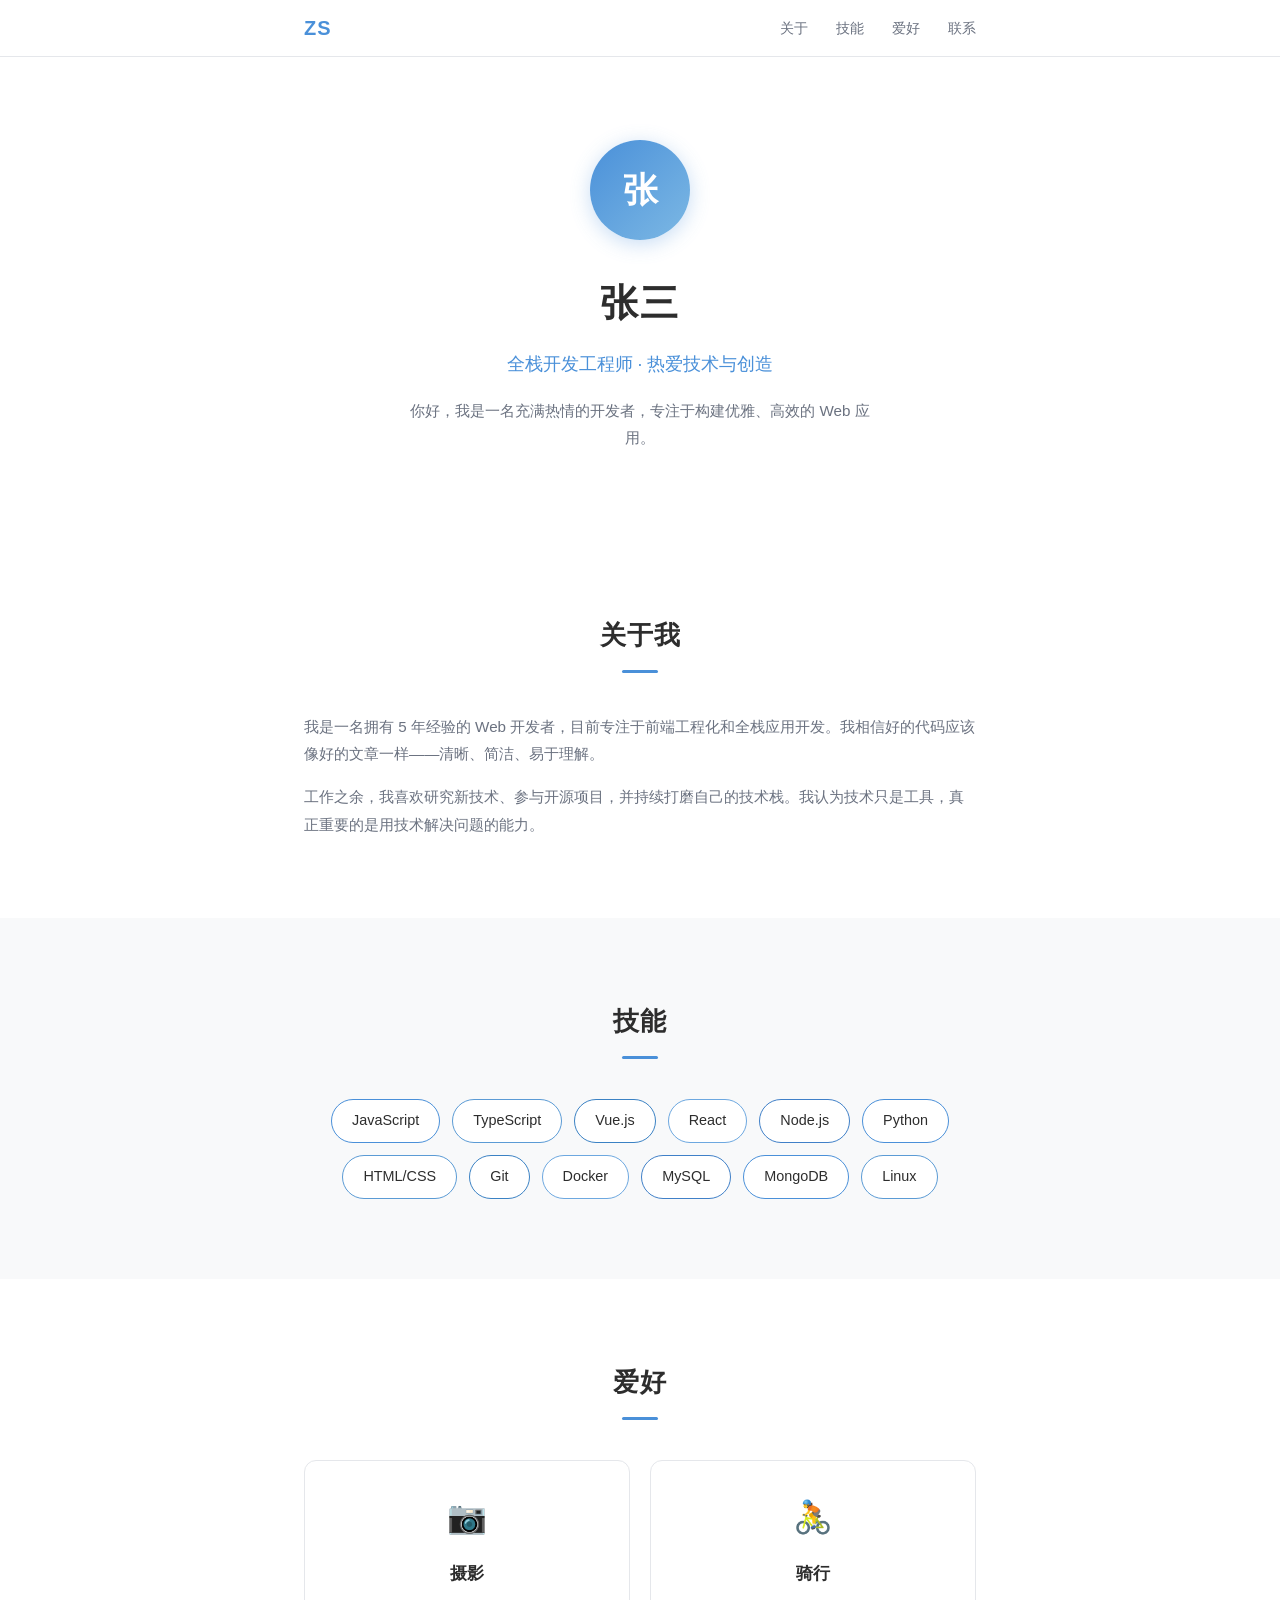
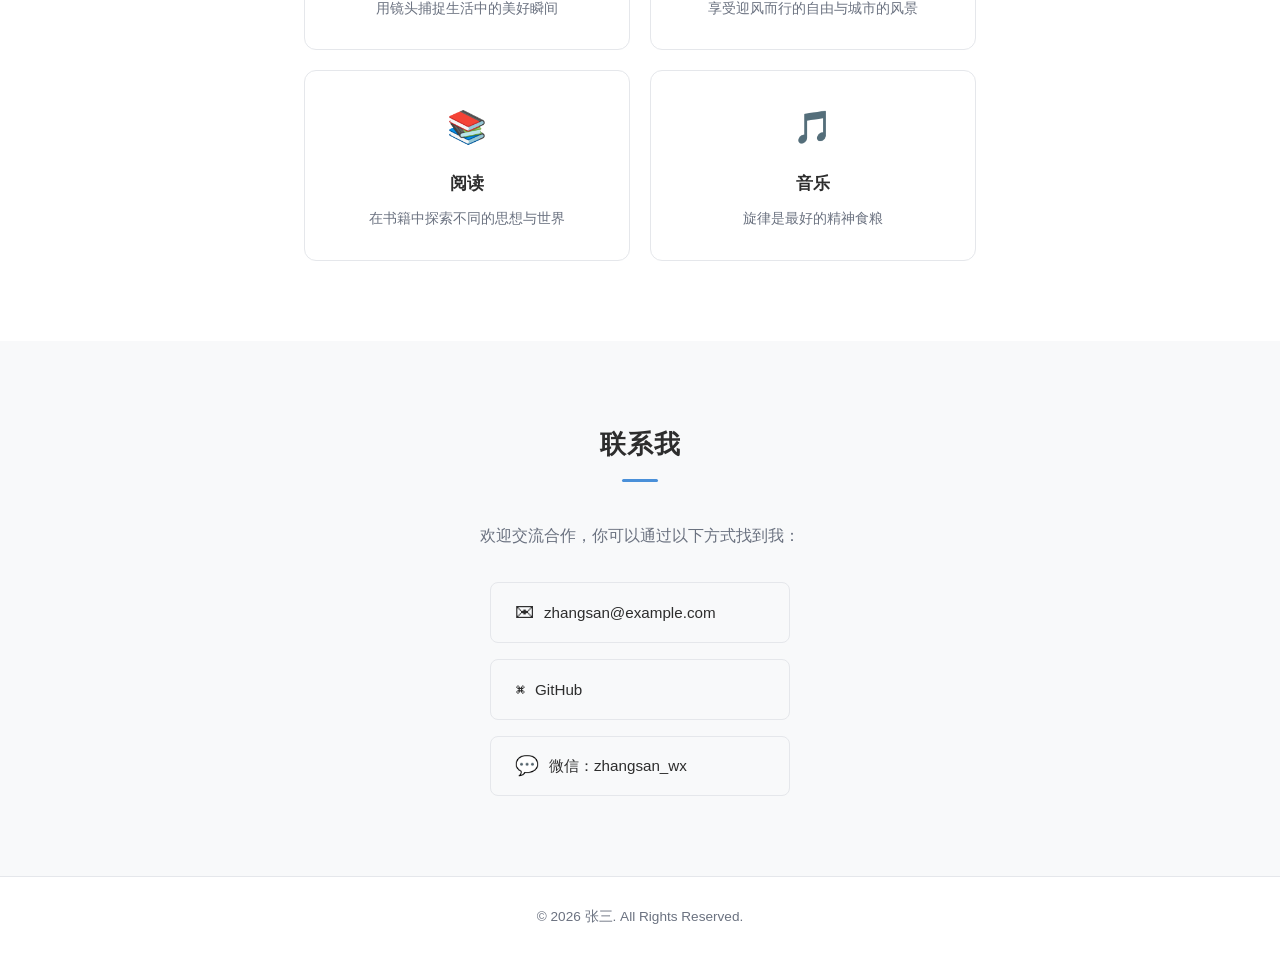
==== index.html @ 852cf587 "personal website - initial commit Co-Authored-By: Claude Opus 4.7 <noreply@anthropic.com>" ====
<!DOCTYPE html>
<html lang="zh-CN">
<head>
  <meta charset="UTF-8">
  <meta name="viewport" content="width=device-width, initial-scale=1.0">
  <title>张三 — 个人主页</title>
  <link rel="stylesheet" href="css/style.css">
</head>
<body>

  <!-- 导航栏 -->
  <nav class="navbar">
    <div class="container">
      <a href="#home" class="nav-logo">ZS</a>
      <ul class="nav-links">
        <li><a href="#about">关于</a></li>
        <li><a href="#skills">技能</a></li>
        <li><a href="#hobbies">爱好</a></li>
        <li><a href="#contact">联系</a></li>
      </ul>
    </div>
  </nav>

  <!-- Hero 头部 -->
  <header id="home" class="hero">
    <div class="container">
      <div class="hero-avatar">
        <!-- 替换为你的头像: <img src="images/avatar.jpg" alt="张三"> -->
        <div class="avatar-placeholder">张</div>
      </div>
      <h1 class="hero-name">张三</h1>
      <p class="hero-tagline">全栈开发工程师 · 热爱技术与创造</p>
      <p class="hero-bio">你好，我是一名充满热情的开发者，专注于构建优雅、高效的 Web 应用。</p>
    </div>
  </header>

  <!-- 关于我 -->
  <section id="about" class="section">
    <div class="container">
      <h2 class="section-title">关于我</h2>
      <div class="about-content">
        <p>我是一名拥有 5 年经验的 Web 开发者，目前专注于前端工程化和全栈应用开发。我相信好的代码应该像好的文章一样——清晰、简洁、易于理解。</p>
        <p>工作之余，我喜欢研究新技术、参与开源项目，并持续打磨自己的技术栈。我认为技术只是工具，真正重要的是用技术解决问题的能力。</p>
      </div>
    </div>
  </section>

  <!-- 技能展示 -->
  <section id="skills" class="section section-alt">
    <div class="container">
      <h2 class="section-title">技能</h2>
      <div class="skills-cloud">
        <span class="skill-tag">JavaScript</span>
        <span class="skill-tag">TypeScript</span>
        <span class="skill-tag">Vue.js</span>
        <span class="skill-tag">React</span>
        <span class="skill-tag">Node.js</span>
        <span class="skill-tag">Python</span>
        <span class="skill-tag">HTML/CSS</span>
        <span class="skill-tag">Git</span>
        <span class="skill-tag">Docker</span>
        <span class="skill-tag">MySQL</span>
        <span class="skill-tag">MongoDB</span>
        <span class="skill-tag">Linux</span>
      </div>
    </div>
  </section>

  <!-- 个人爱好 -->
  <section id="hobbies" class="section">
    <div class="container">
      <h2 class="section-title">爱好</h2>
      <div class="hobbies-grid">
        <div class="hobby-card">
          <div class="hobby-icon">📷</div>
          <h3>摄影</h3>
          <p>用镜头捕捉生活中的美好瞬间</p>
        </div>
        <div class="hobby-card">
          <div class="hobby-icon">🚴</div>
          <h3>骑行</h3>
          <p>享受迎风而行的自由与城市的风景</p>
        </div>
        <div class="hobby-card">
          <div class="hobby-icon">📚</div>
          <h3>阅读</h3>
          <p>在书籍中探索不同的思想与世界</p>
        </div>
        <div class="hobby-card">
          <div class="hobby-icon">🎵</div>
          <h3>音乐</h3>
          <p>旋律是最好的精神食粮</p>
        </div>
      </div>
    </div>
  </section>

  <!-- 联系方式 -->
  <section id="contact" class="section section-alt">
    <div class="container">
      <h2 class="section-title">联系我</h2>
      <p class="contact-intro">欢迎交流合作，你可以通过以下方式找到我：</p>
      <div class="contact-links">
        <a href="mailto:zhangsan@example.com" class="contact-link">
          <span class="contact-icon">✉</span>
          <span>zhangsan@example.com</span>
        </a>
        <a href="https://github.com/zhangsan" target="_blank" rel="noopener" class="contact-link">
          <span class="contact-icon">⌘</span>
          <span>GitHub</span>
        </a>
        <a href="#" class="contact-link">
          <span class="contact-icon">💬</span>
          <span>微信：zhangsan_wx</span>
        </a>
      </div>
    </div>
  </section>

  <!-- 页脚 -->
  <footer class="footer">
    <div class="container">
      <p>&copy; 2026 张三. All Rights Reserved.</p>
    </div>
  </footer>

  <script src="js/main.js"></script>
</body>
</html>
---- css/style.css ----
/* === 基础重置 === */
*, *::before, *::after {
  margin: 0;
  padding: 0;
  box-sizing: border-box;
}

:root {
  --color-bg: #ffffff;
  --color-bg-alt: #f8f9fa;
  --color-text: #2d2d2d;
  --color-text-light: #6b7280;
  --color-accent: #4a90d9;
  --color-accent-hover: #357abd;
  --color-border: #e5e7eb;
  --font-stack: -apple-system, BlinkMacSystemFont, "Segoe UI", "PingFang SC",
                "Hiragino Sans GB", "Microsoft YaHei", "Helvetica Neue",
                Helvetica, Arial, sans-serif;
  --max-width: 720px;
  --transition: 0.3s ease;
}

html {
  scroll-behavior: smooth;
  font-size: 16px;
}

body {
  font-family: var(--font-stack);
  color: var(--color-text);
  background: var(--color-bg);
  line-height: 1.8;
  -webkit-font-smoothing: antialiased;
}

.container {
  max-width: var(--max-width);
  margin: 0 auto;
  padding: 0 24px;
}

/* === 导航栏 === */
.navbar {
  position: fixed;
  top: 0;
  left: 0;
  right: 0;
  z-index: 100;
  background: rgba(255, 255, 255, 0.92);
  backdrop-filter: blur(12px);
  border-bottom: 1px solid var(--color-border);
}

.navbar .container {
  display: flex;
  justify-content: space-between;
  align-items: center;
  height: 56px;
}

.nav-logo {
  font-size: 1.25rem;
  font-weight: 700;
  color: var(--color-accent);
  text-decoration: none;
  letter-spacing: 1px;
}

.nav-links {
  list-style: none;
  display: flex;
  gap: 28px;
}

.nav-links a {
  text-decoration: none;
  color: var(--color-text-light);
  font-size: 0.9rem;
  transition: color var(--transition);
}

.nav-links a:hover {
  color: var(--color-accent);
}

/* === Hero === */
.hero {
  padding: 140px 0 80px;
  text-align: center;
}

.hero-avatar {
  margin-bottom: 28px;
}

.avatar-placeholder {
  width: 100px;
  height: 100px;
  border-radius: 50%;
  background: linear-gradient(135deg, var(--color-accent), #7cb8e4);
  color: #fff;
  font-size: 2.2rem;
  font-weight: 600;
  display: flex;
  align-items: center;
  justify-content: center;
  margin: 0 auto;
  box-shadow: 0 4px 20px rgba(74, 144, 217, 0.3);
}

.hero-avatar img {
  width: 100px;
  height: 100px;
  border-radius: 50%;
  object-fit: cover;
  box-shadow: 0 4px 20px rgba(0, 0, 0, 0.1);
}

.hero-name {
  font-size: 2.4rem;
  font-weight: 700;
  letter-spacing: 2px;
  margin-bottom: 12px;
}

.hero-tagline {
  font-size: 1.1rem;
  color: var(--color-accent);
  font-weight: 500;
  margin-bottom: 16px;
}

.hero-bio {
  font-size: 0.95rem;
  color: var(--color-text-light);
  max-width: 480px;
  margin: 0 auto;
}

/* === 通用区段 === */
.section {
  padding: 80px 0;
}

.section-alt {
  background: var(--color-bg-alt);
}

.section-title {
  font-size: 1.6rem;
  font-weight: 700;
  text-align: center;
  margin-bottom: 40px;
  letter-spacing: 1px;
  position: relative;
}

.section-title::after {
  content: "";
  display: block;
  width: 36px;
  height: 3px;
  background: var(--color-accent);
  margin: 12px auto 0;
  border-radius: 2px;
}

/* === 关于我 === */
.about-content p {
  color: var(--color-text-light);
  margin-bottom: 16px;
  font-size: 0.95rem;
}

.about-content p:last-child {
  margin-bottom: 0;
}

/* === 技能标签 === */
.skills-cloud {
  display: flex;
  flex-wrap: wrap;
  justify-content: center;
  gap: 12px;
}

.skill-tag {
  display: inline-block;
  padding: 8px 20px;
  background: var(--color-bg);
  border: 1px solid var(--color-border);
  border-radius: 24px;
  font-size: 0.9rem;
  color: var(--color-text);
  cursor: default;
  transition: all var(--transition);
}

.skill-tag:hover {
  color: var(--color-accent);
  border-color: var(--color-accent);
  transform: translateY(-2px);
  box-shadow: 0 4px 12px rgba(74, 144, 217, 0.15);
}

/* === 爱好卡片 === */
.hobbies-grid {
  display: grid;
  grid-template-columns: repeat(2, 1fr);
  gap: 20px;
}

.hobby-card {
  background: var(--color-bg);
  border: 1px solid var(--color-border);
  border-radius: 12px;
  padding: 28px 24px;
  text-align: center;
  transition: all var(--transition);
}

.hobby-card:hover {
  transform: translateY(-4px);
  box-shadow: 0 8px 24px rgba(0, 0, 0, 0.06);
}

.hobby-icon {
  font-size: 2rem;
  margin-bottom: 12px;
}

.hobby-card h3 {
  font-size: 1.05rem;
  font-weight: 600;
  margin-bottom: 8px;
}

.hobby-card p {
  font-size: 0.85rem;
  color: var(--color-text-light);
}

/* === 联系方式 === */
.contact-intro {
  text-align: center;
  color: var(--color-text-light);
  margin-bottom: 32px;
}

.contact-links {
  display: flex;
  flex-direction: column;
  align-items: center;
  gap: 16px;
}

.contact-link {
  display: flex;
  align-items: center;
  gap: 10px;
  text-decoration: none;
  color: var(--color-text);
  font-size: 0.95rem;
  padding: 12px 24px;
  border: 1px solid var(--color-border);
  border-radius: 8px;
  min-width: 300px;
  transition: all var(--transition);
}

.contact-link:hover {
  border-color: var(--color-accent);
  color: var(--color-accent);
  box-shadow: 0 2px 8px rgba(74, 144, 217, 0.1);
}

.contact-icon {
  font-size: 1.2rem;
}

/* === 页脚 === */
.footer {
  padding: 28px 0;
  text-align: center;
  border-top: 1px solid var(--color-border);
}

.footer p {
  font-size: 0.85rem;
  color: var(--color-text-light);
}

/* === 滚动渐入动画 === */
.fade-in {
  opacity: 0;
  transform: translateY(24px);
  transition: opacity 0.6s ease, transform 0.6s ease;
}

.fade-in.visible {
  opacity: 1;
  transform: translateY(0);
}

/* === 响应式 === */
@media (max-width: 768px) {
  .hero {
    padding: 120px 0 60px;
  }

  .hero-name {
    font-size: 1.8rem;
  }

  .hero-tagline {
    font-size: 1rem;
  }

  .section {
    padding: 60px 0;
  }

  .section-title {
    font-size: 1.4rem;
    margin-bottom: 32px;
  }

  .hobbies-grid {
    grid-template-columns: 1fr;
  }

  .nav-links {
    gap: 16px;
  }

  .nav-links a {
    font-size: 0.82rem;
  }

  .contact-link {
    min-width: 100%;
  }
}
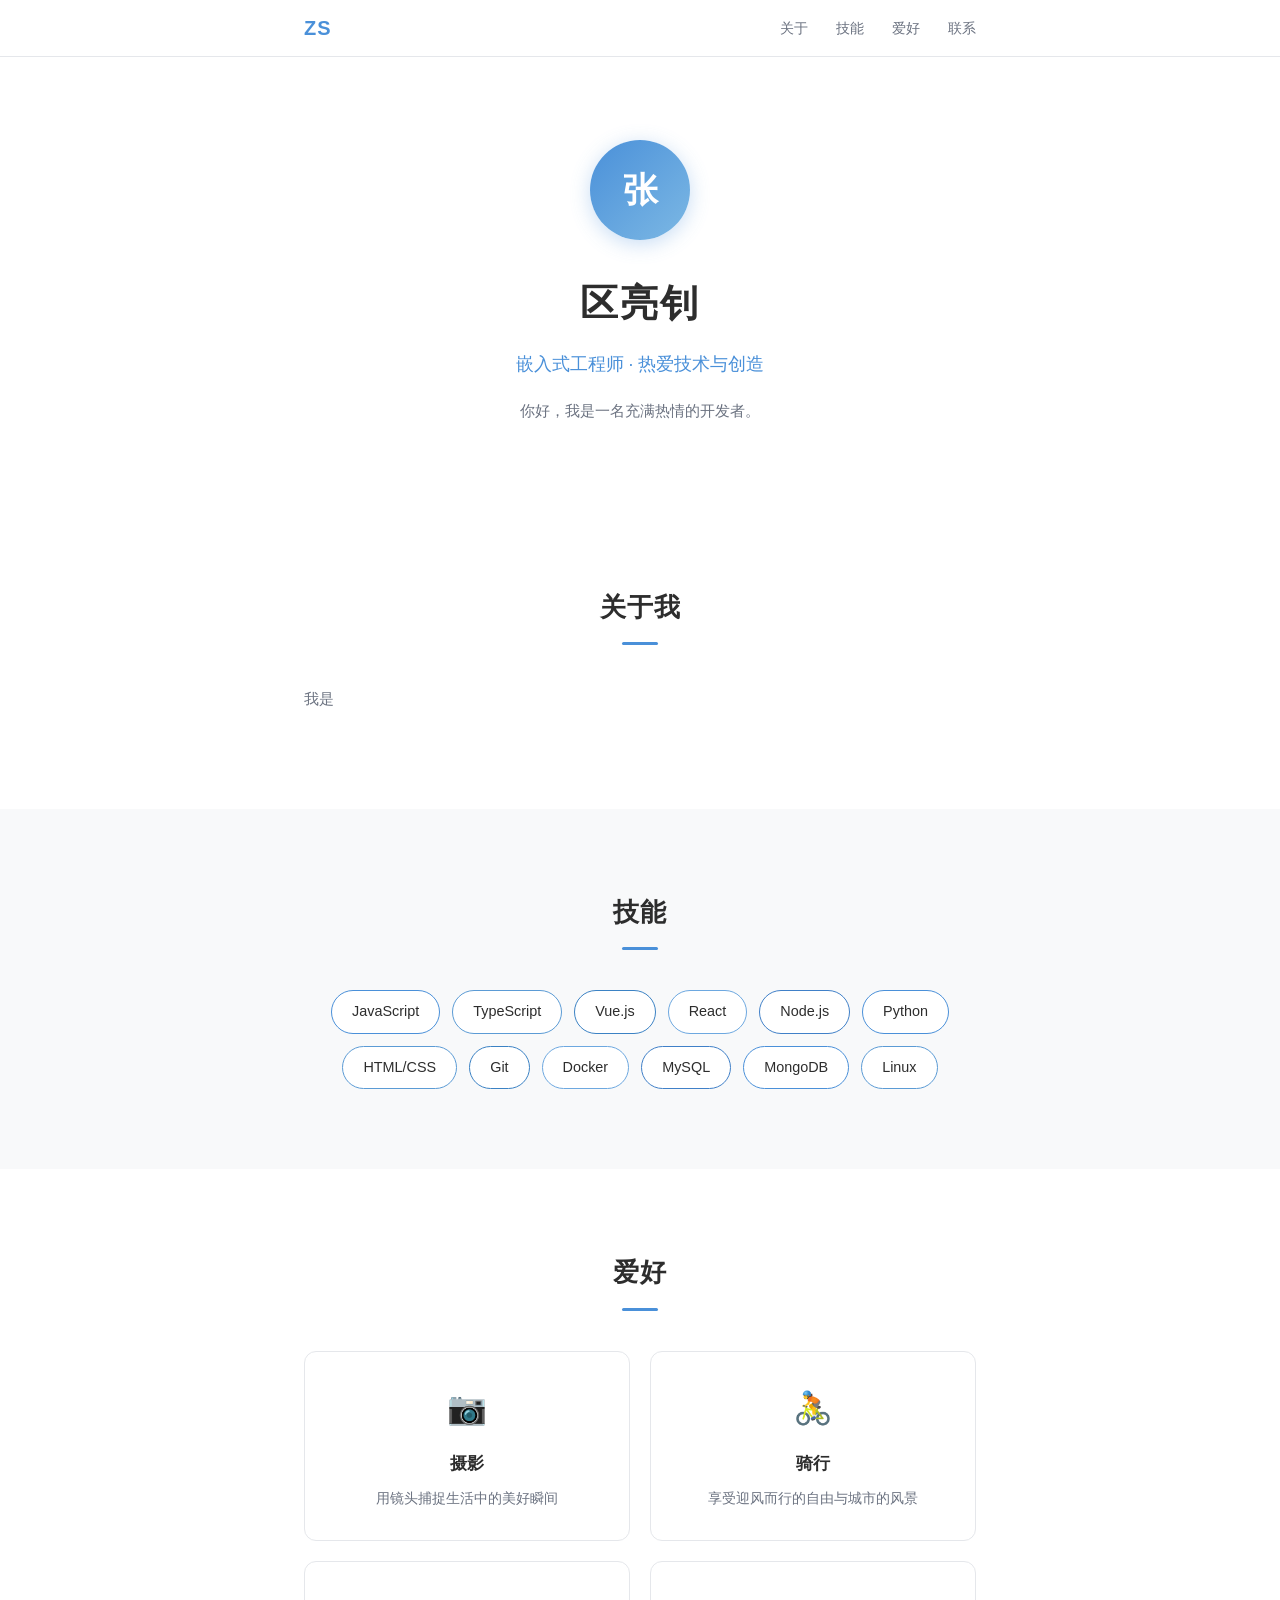
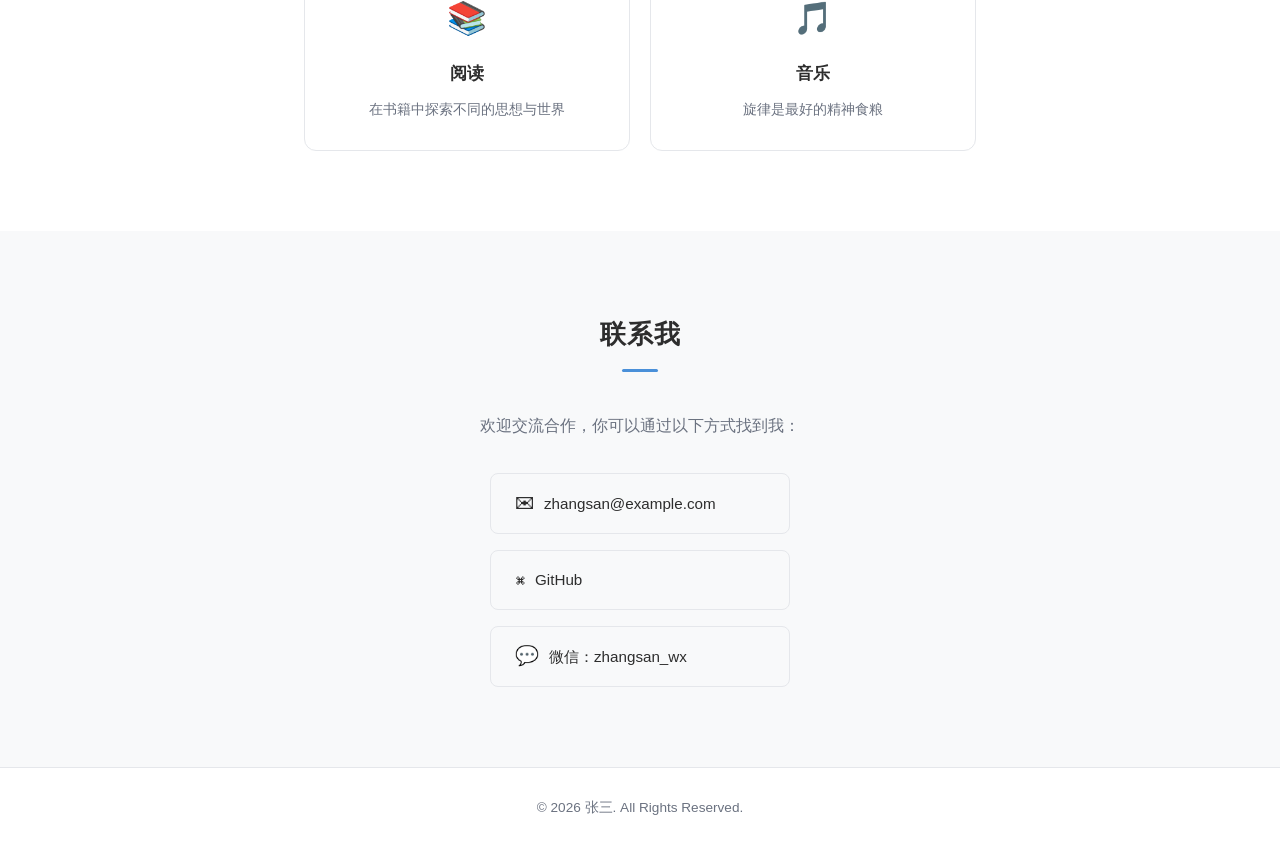
==== commit 5610894f: "更新个人信息：姓名、标题、简介 Co-Authored-By: Claude Opus 4.7 <noreply@anthropic.com>" ====
--- a/index.html
+++ b/index.html
@@ -1,11 +1,13 @@
 <!DOCTYPE html>
 <html lang="zh-CN">
+
 <head>
   <meta charset="UTF-8">
   <meta name="viewport" content="width=device-width, initial-scale=1.0">
-  <title>张三 — 个人主页</title>
+  <title>区亮钊 — 个人主页</title>
   <link rel="stylesheet" href="css/style.css">
 </head>
+
 <body>
 
   <!-- 导航栏 -->
@@ -25,12 +27,12 @@
   <header id="home" class="hero">
     <div class="container">
       <div class="hero-avatar">
-        <!-- 替换为你的头像: <img src="images/avatar.jpg" alt="张三"> -->
+        <!-- 替换为你的头像: <img src="images/01.jpg" alt="区亮钊"> -->
         <div class="avatar-placeholder">张</div>
       </div>
-      <h1 class="hero-name">张三</h1>
-      <p class="hero-tagline">全栈开发工程师 · 热爱技术与创造</p>
-      <p class="hero-bio">你好，我是一名充满热情的开发者，专注于构建优雅、高效的 Web 应用。</p>
+      <h1 class="hero-name">区亮钊</h1>
+      <p class="hero-tagline">嵌入式工程师 · 热爱技术与创造</p>
+      <p class="hero-bio">你好，我是一名充满热情的开发者。</p>
     </div>
   </header>
 
@@ -39,8 +41,8 @@
     <div class="container">
       <h2 class="section-title">关于我</h2>
       <div class="about-content">
-        <p>我是一名拥有 5 年经验的 Web 开发者，目前专注于前端工程化和全栈应用开发。我相信好的代码应该像好的文章一样——清晰、简洁、易于理解。</p>
-        <p>工作之余，我喜欢研究新技术、参与开源项目，并持续打磨自己的技术栈。我认为技术只是工具，真正重要的是用技术解决问题的能力。</p>
+        <p>我是</p>
+        <p></p>
       </div>
     </div>
   </section>
@@ -126,4 +128,5 @@
 
   <script src="js/main.js"></script>
 </body>
-</html>
+
+</html>
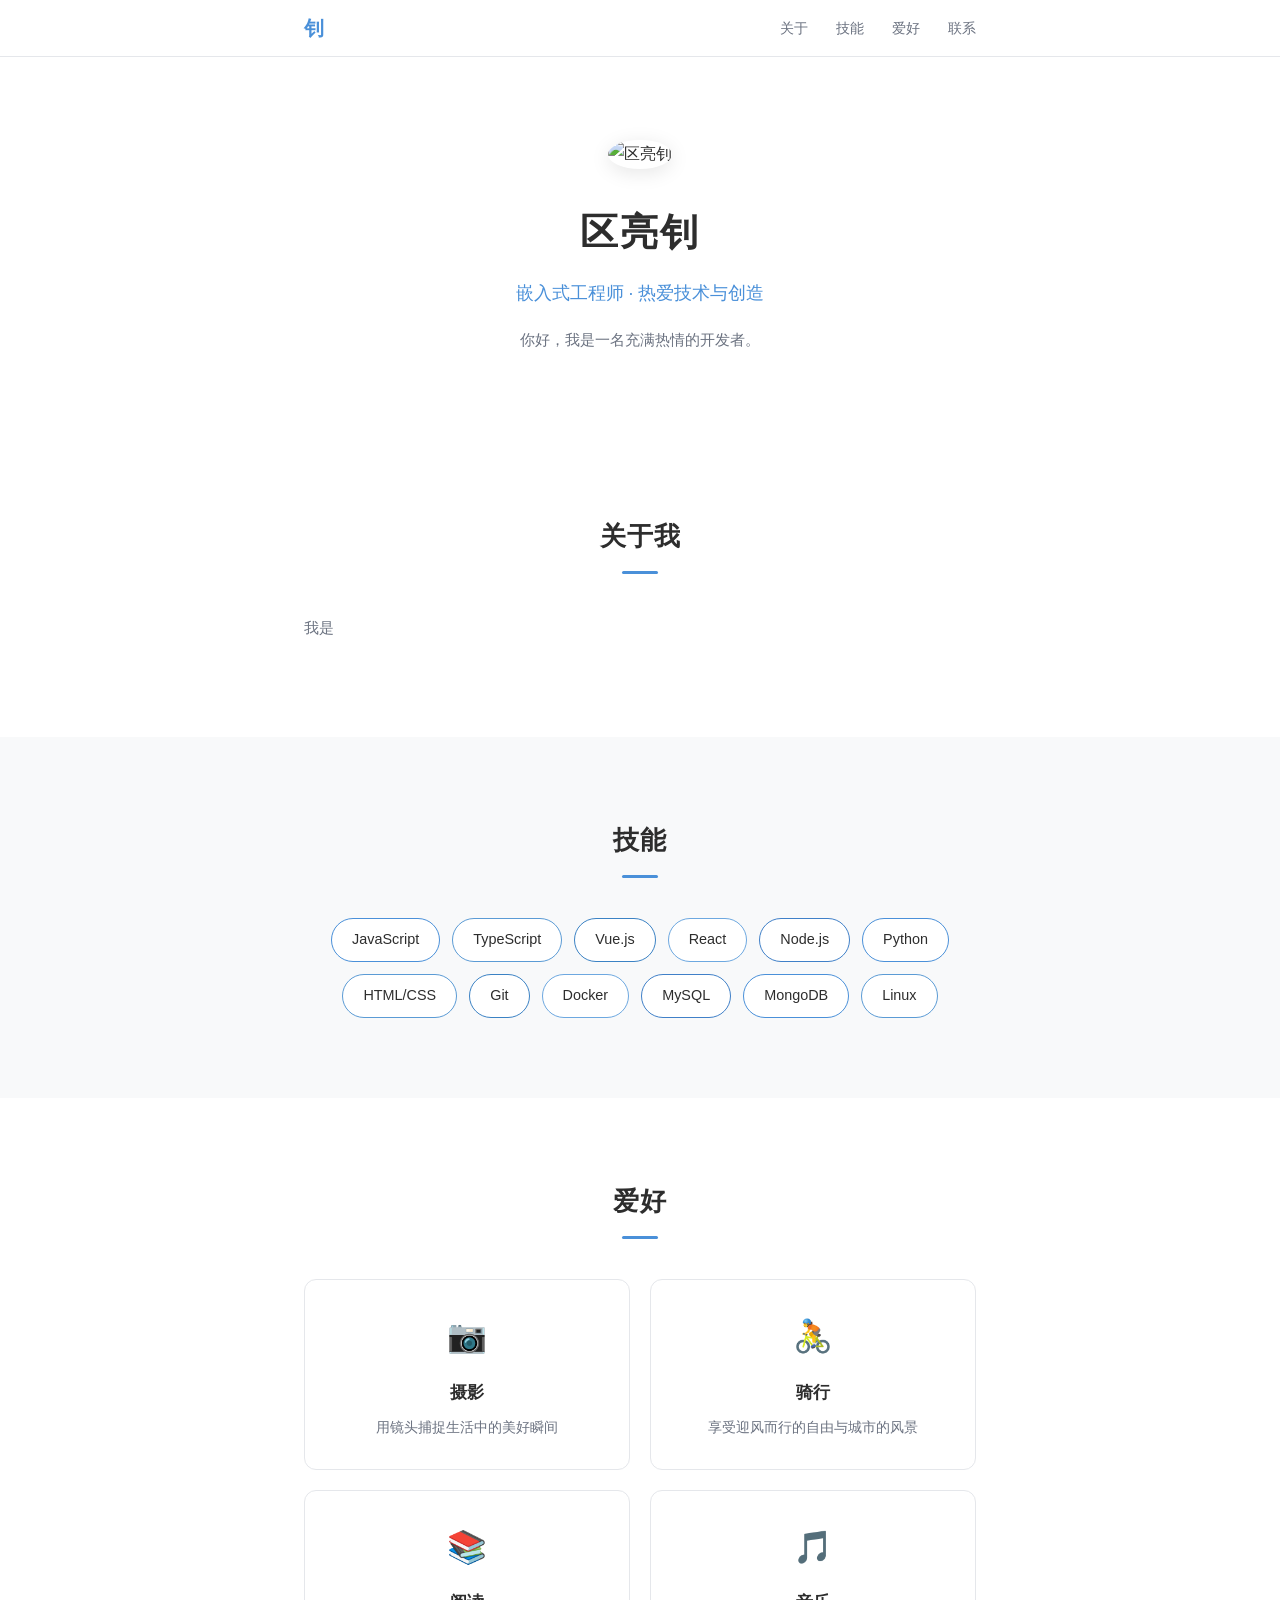
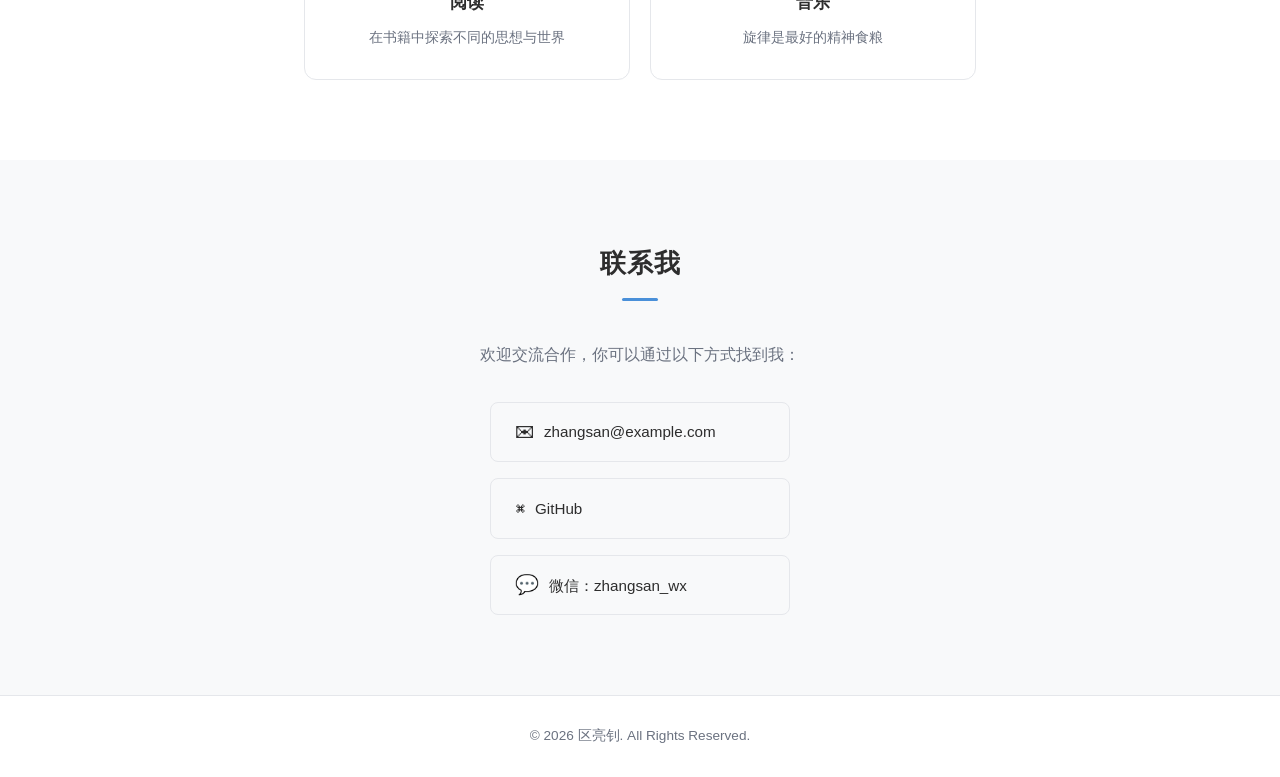
==== commit 4840329f: "完善个人信息：导航Logo、头像、GitHub链接、页脚 Co-Authored-By: Claude Opus 4.7 <noreply@anthropic.com>" ====
--- a/index.html
+++ b/index.html
@@ -13,7 +13,7 @@
   <!-- 导航栏 -->
   <nav class="navbar">
     <div class="container">
-      <a href="#home" class="nav-logo">ZS</a>
+      <a href="#home" class="nav-logo">钊</a>
       <ul class="nav-links">
         <li><a href="#about">关于</a></li>
         <li><a href="#skills">技能</a></li>
@@ -27,8 +27,7 @@
   <header id="home" class="hero">
     <div class="container">
       <div class="hero-avatar">
-        <!-- 替换为你的头像: <img src="images/01.jpg" alt="区亮钊"> -->
-        <div class="avatar-placeholder">张</div>
+        <img src="images/01.jpg" alt="区亮钊">
       </div>
       <h1 class="hero-name">区亮钊</h1>
       <p class="hero-tagline">嵌入式工程师 · 热爱技术与创造</p>
@@ -107,7 +106,7 @@
           <span class="contact-icon">✉</span>
           <span>zhangsan@example.com</span>
         </a>
-        <a href="https://github.com/zhangsan" target="_blank" rel="noopener" class="contact-link">
+        <a href="https://github.com/oulz711" target="_blank" rel="noopener" class="contact-link">
           <span class="contact-icon">⌘</span>
           <span>GitHub</span>
         </a>
@@ -122,7 +121,7 @@
   <!-- 页脚 -->
   <footer class="footer">
     <div class="container">
-      <p>&copy; 2026 张三. All Rights Reserved.</p>
+      <p>&copy; 2026 区亮钊. All Rights Reserved.</p>
     </div>
   </footer>
 
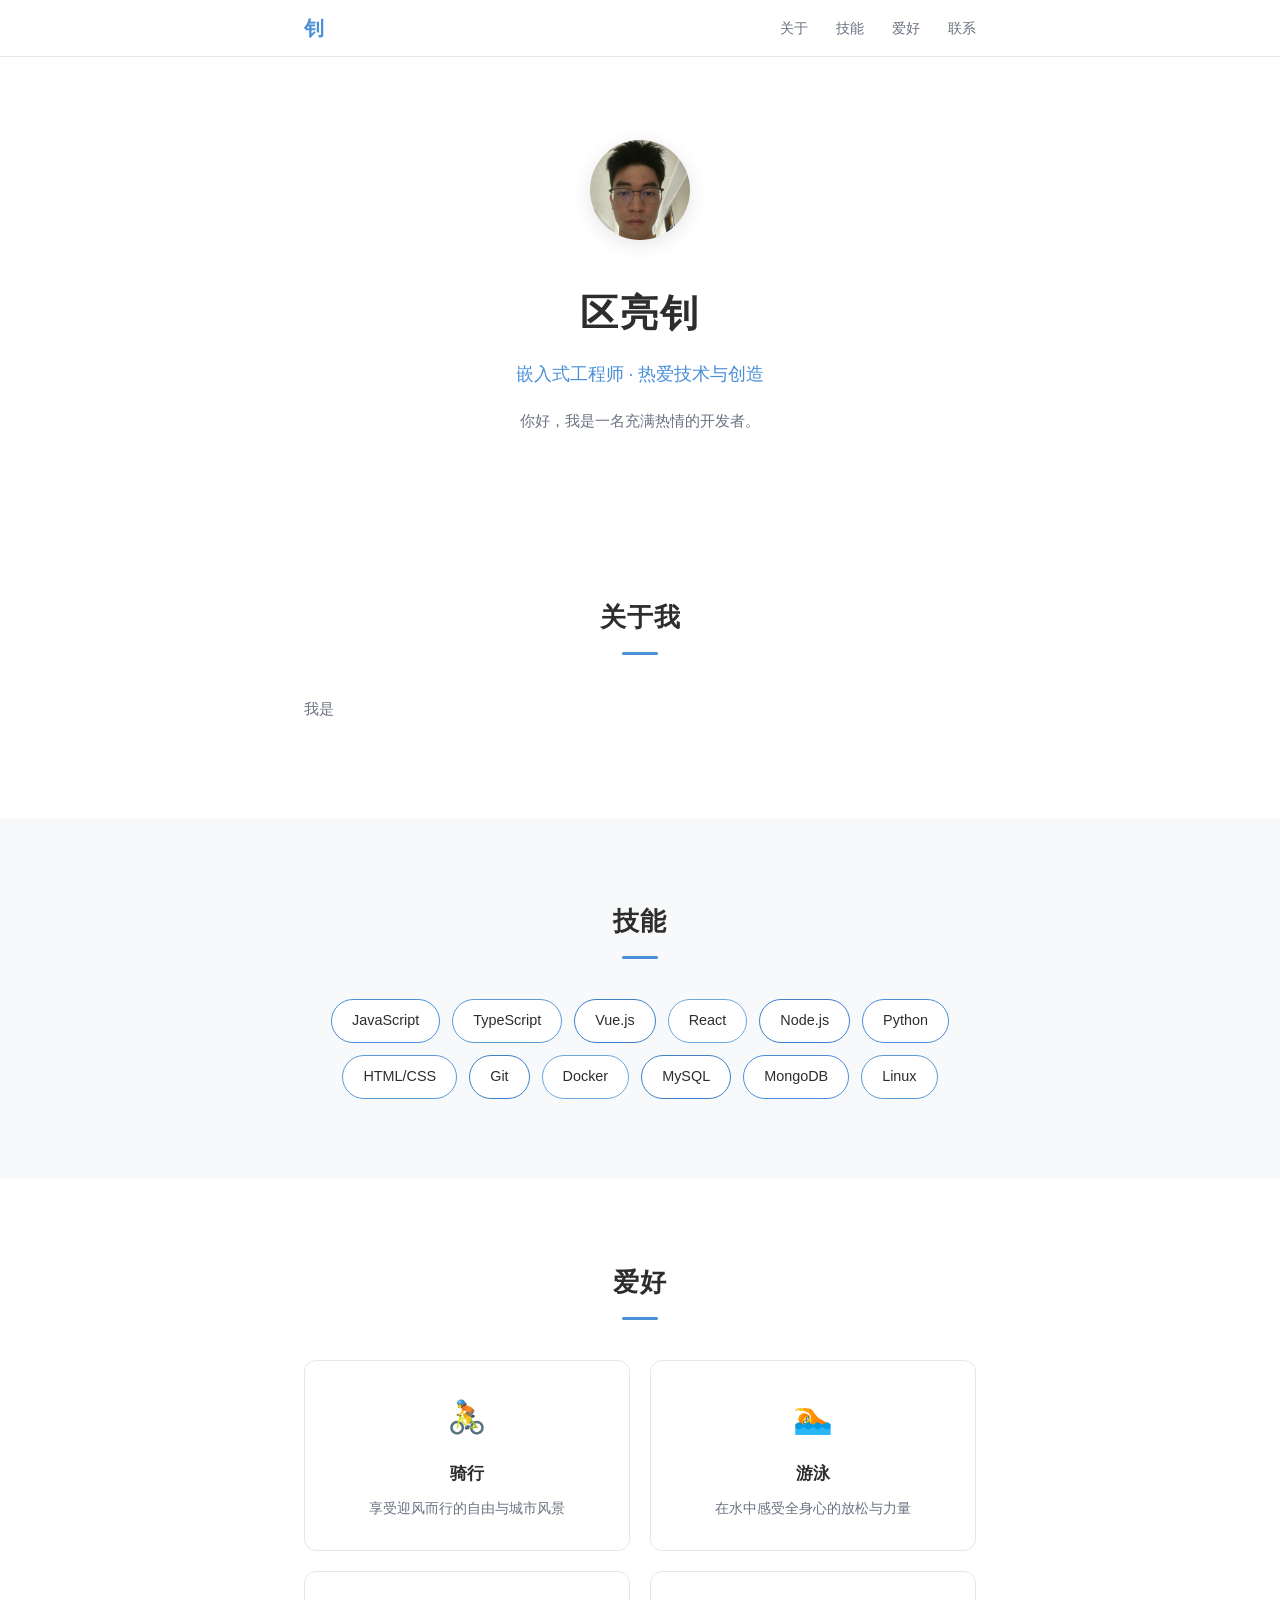
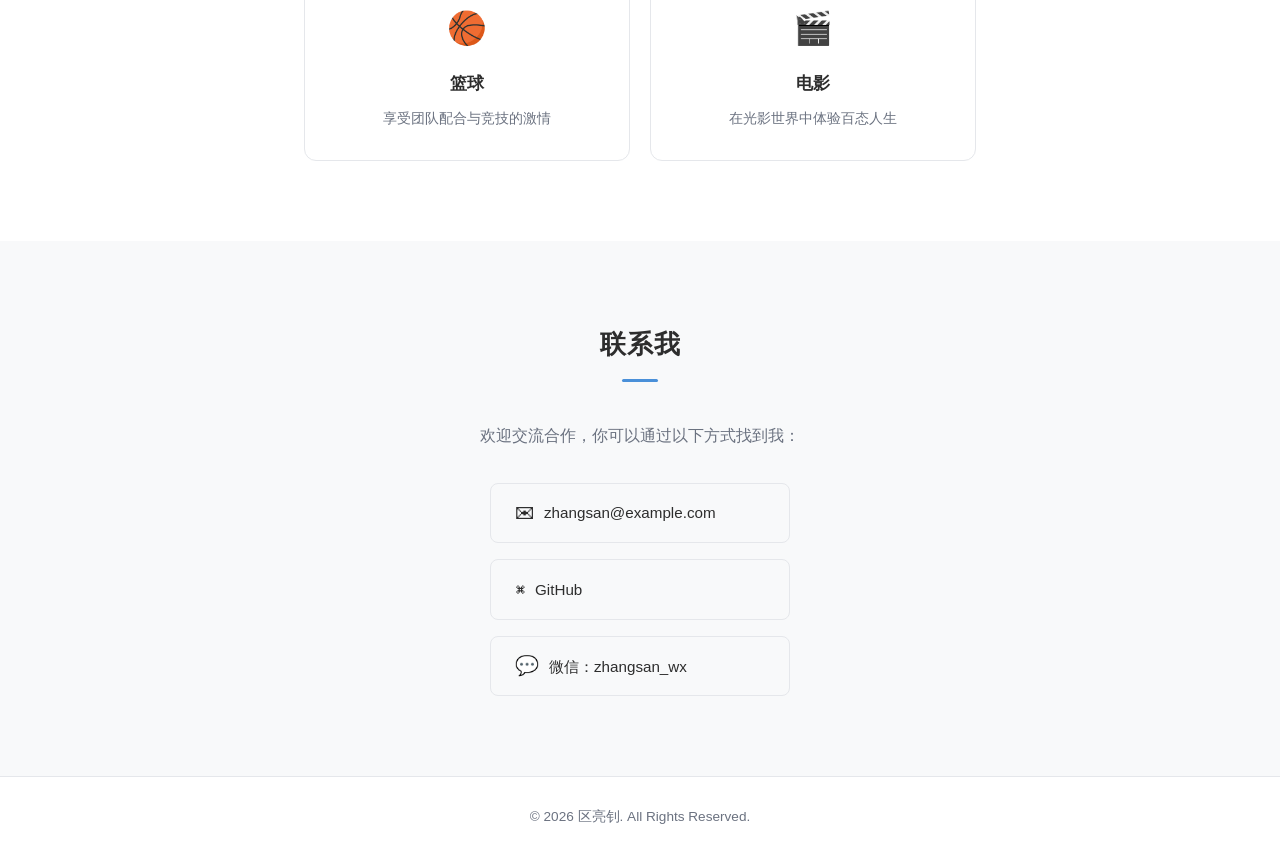
==== commit d9779911: "更新爱好为：骑行、游泳、篮球、电影 Co-Authored-By: Claude Opus 4.7 <noreply@anthropic.com>" ====
--- a/index.html
+++ b/index.html
@@ -73,24 +73,24 @@
       <h2 class="section-title">爱好</h2>
       <div class="hobbies-grid">
         <div class="hobby-card">
-          <div class="hobby-icon">📷</div>
-          <h3>摄影</h3>
-          <p>用镜头捕捉生活中的美好瞬间</p>
+          <div class="hobby-icon">🚴</div>
+          <h3>骑行</h3>
+          <p>享受迎风而行的自由与城市风景</p>
         </div>
         <div class="hobby-card">
-          <div class="hobby-icon">🚴</div>
-          <h3>骑行</h3>
-          <p>享受迎风而行的自由与城市的风景</p>
+          <div class="hobby-icon">🏊</div>
+          <h3>游泳</h3>
+          <p>在水中感受全身心的放松与力量</p>
         </div>
         <div class="hobby-card">
-          <div class="hobby-icon">📚</div>
-          <h3>阅读</h3>
-          <p>在书籍中探索不同的思想与世界</p>
+          <div class="hobby-icon">🏀</div>
+          <h3>篮球</h3>
+          <p>享受团队配合与竞技的激情</p>
         </div>
         <div class="hobby-card">
-          <div class="hobby-icon">🎵</div>
-          <h3>音乐</h3>
-          <p>旋律是最好的精神食粮</p>
+          <div class="hobby-icon">🎬</div>
+          <h3>电影</h3>
+          <p>在光影世界中体验百态人生</p>
         </div>
       </div>
     </div>
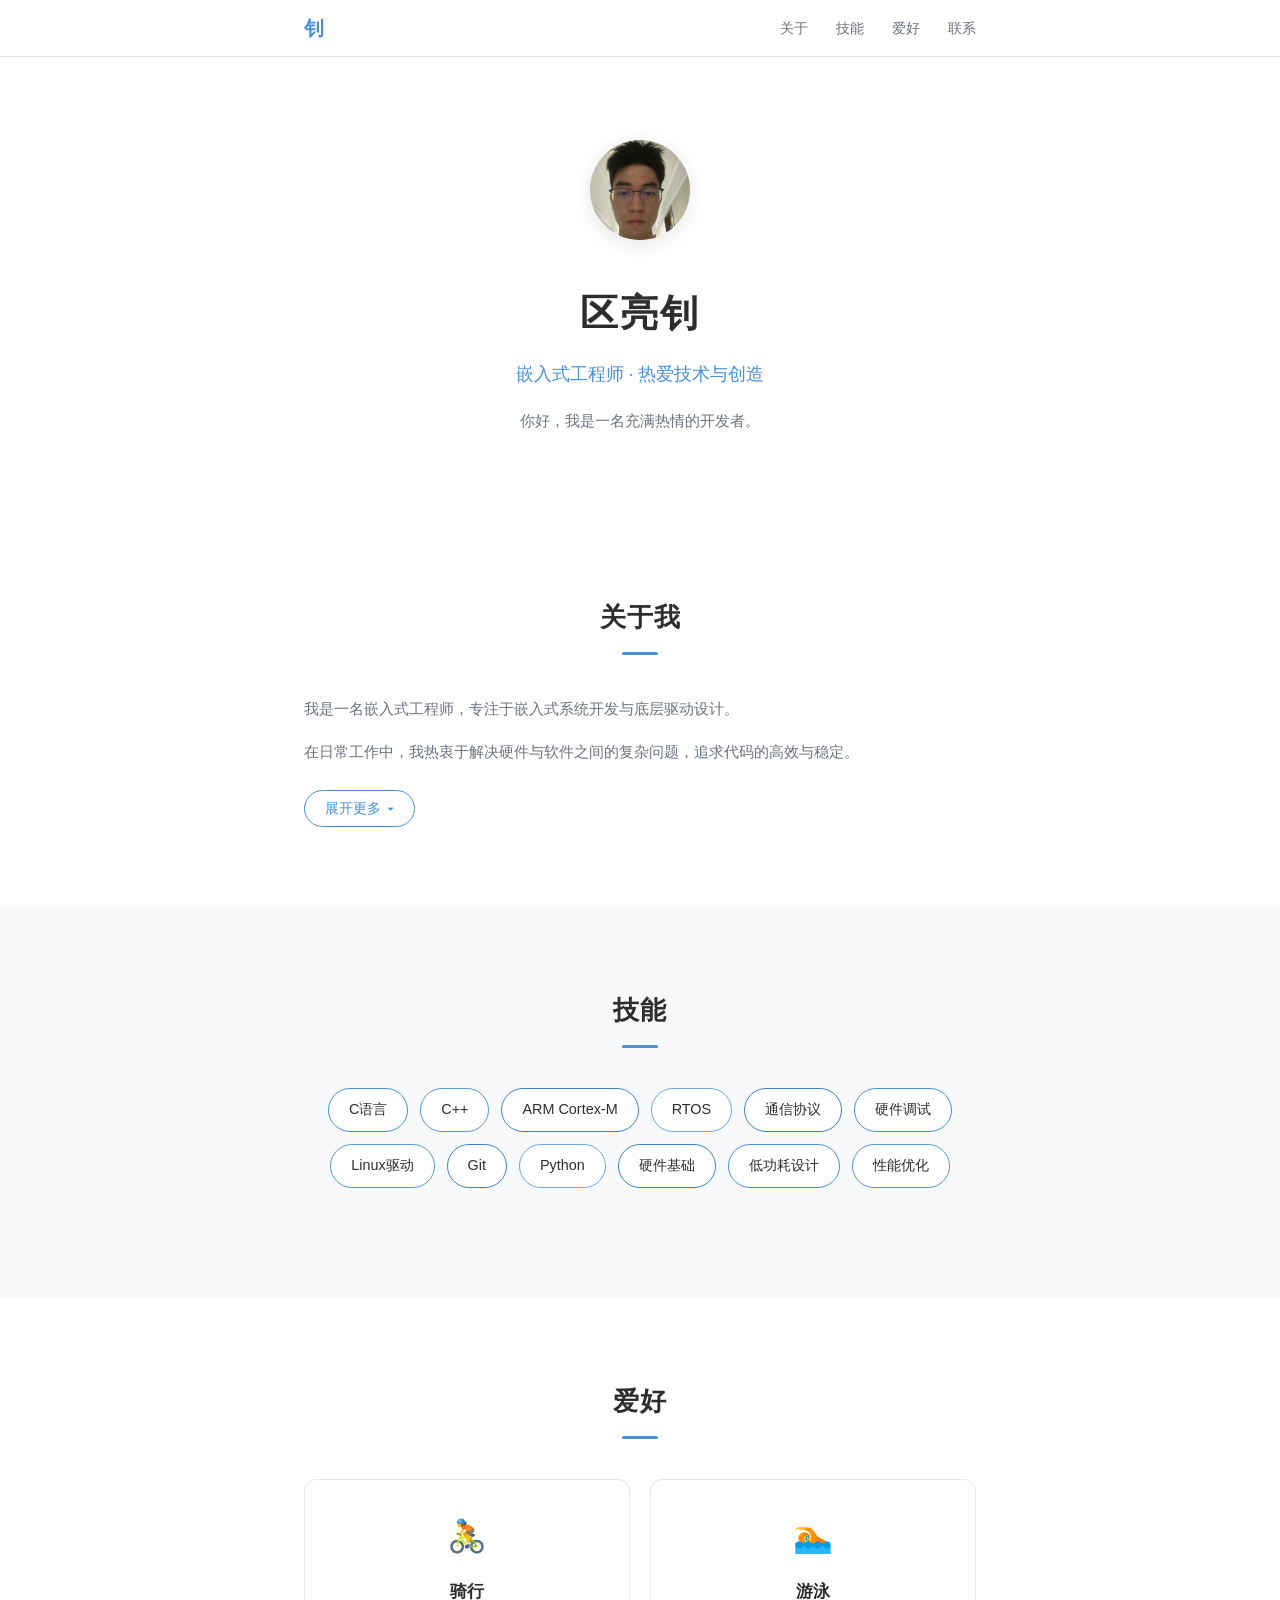
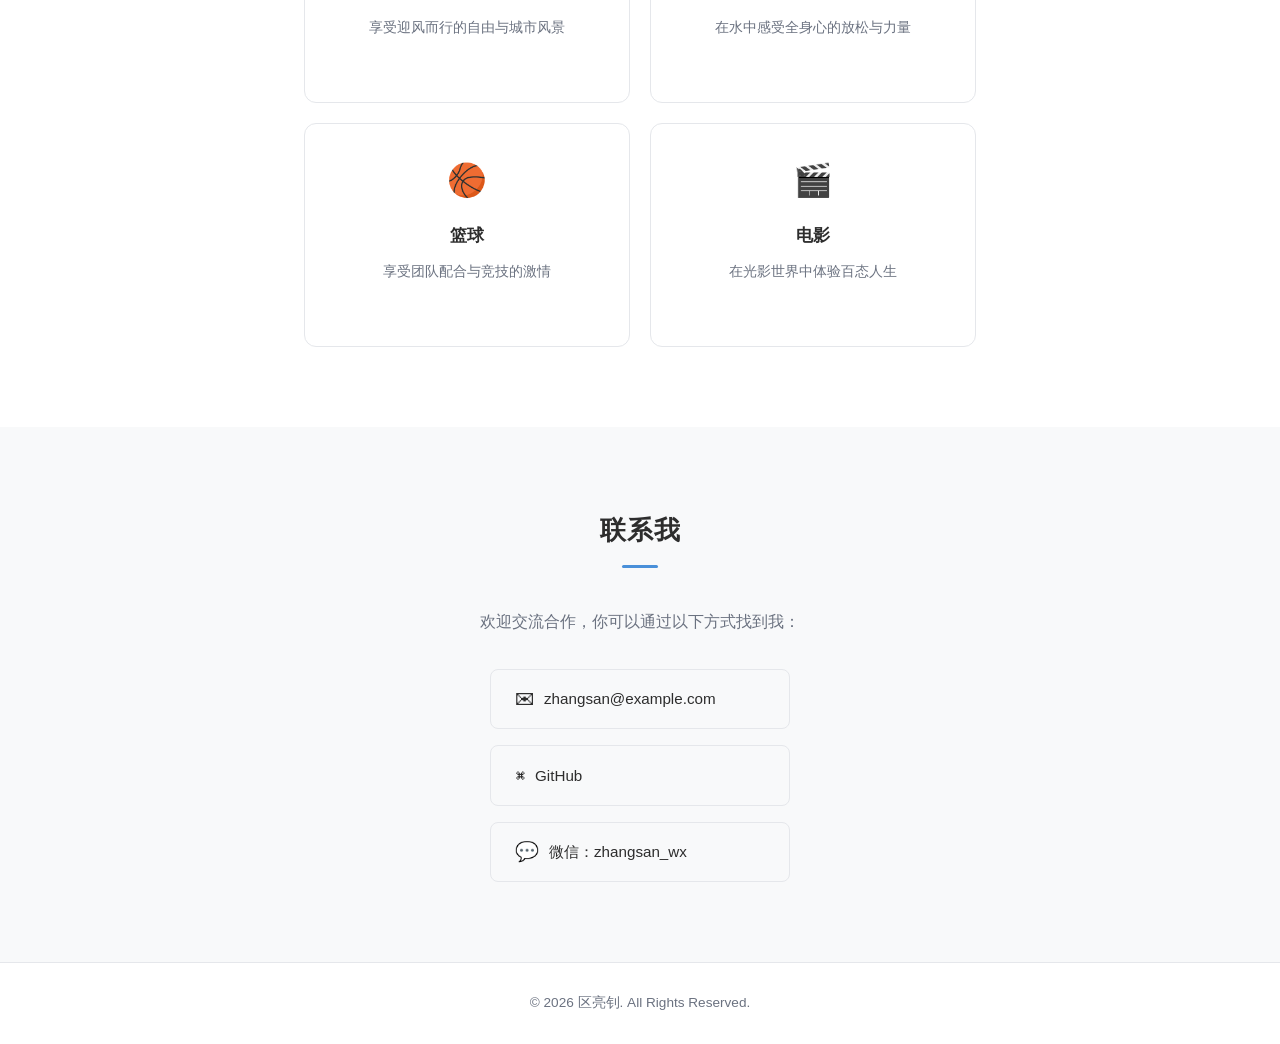
==== commit f498af71: "添加点击展开详情功能：关于我、技能标签、爱好卡片 Co-Authored-By: Claude Opus 4.7 <noreply@anthropic.com>" ====
--- a/index.html
+++ b/index.html
@@ -40,8 +40,13 @@
     <div class="container">
       <h2 class="section-title">关于我</h2>
       <div class="about-content">
-        <p>我是</p>
-        <p></p>
+        <p>我是一名嵌入式工程师，专注于嵌入式系统开发与底层驱动设计。</p>
+        <p>在日常工作中，我热衷于解决硬件与软件之间的复杂问题，追求代码的高效与稳定。</p>
+        <div class="about-more">
+          <p>我的技术之旅从单片机开始，逐步深入到 Linux 嵌入式系统、RTOS 以及各种通信协议。我相信扎实的底层功底是构建可靠系统的基石。</p>
+          <p>除了技术本身，我也注重团队协作与知识分享，喜欢在项目中推动最佳实践，帮助团队共同成长。</p>
+        </div>
+        <button class="expand-btn" data-target="about">展开更多 <span class="expand-arrow">▾</span></button>
       </div>
     </div>
   </section>
@@ -51,19 +56,20 @@
     <div class="container">
       <h2 class="section-title">技能</h2>
       <div class="skills-cloud">
-        <span class="skill-tag">JavaScript</span>
-        <span class="skill-tag">TypeScript</span>
-        <span class="skill-tag">Vue.js</span>
-        <span class="skill-tag">React</span>
-        <span class="skill-tag">Node.js</span>
-        <span class="skill-tag">Python</span>
-        <span class="skill-tag">HTML/CSS</span>
-        <span class="skill-tag">Git</span>
-        <span class="skill-tag">Docker</span>
-        <span class="skill-tag">MySQL</span>
-        <span class="skill-tag">MongoDB</span>
-        <span class="skill-tag">Linux</span>
+        <span class="skill-tag" data-detail="熟练掌握 C 语言，熟悉底层编程与嵌入式开发">C语言</span>
+        <span class="skill-tag" data-detail="熟练使用 C++ 进行嵌入式应用及驱动开发">C++</span>
+        <span class="skill-tag" data-detail="熟悉 ARM Cortex-M 系列 MCU 开发与调试">ARM Cortex-M</span>
+        <span class="skill-tag" data-detail="掌握 FreeRTOS、RT-Thread 等实时操作系统">RTOS</span>
+        <span class="skill-tag" data-detail="熟悉 I2C、SPI、UART、CAN 等通信协议">通信协议</span>
+        <span class="skill-tag" data-detail="熟练使用逻辑分析仪、示波器等调试工具">硬件调试</span>
+        <span class="skill-tag" data-detail="熟悉 Linux 内核驱动开发与系统移植">Linux驱动</span>
+        <span class="skill-tag" data-detail="掌握 Git 版本控制与团队协作流程">Git</span>
+        <span class="skill-tag" data-detail="熟悉 Python 脚本开发与自动化测试">Python</span>
+        <span class="skill-tag" data-detail="了解 PCB 设计，能与硬件工程师高效协作">硬件基础</span>
+        <span class="skill-tag" data-detail="掌握常见的电源管理、低功耗设计方法">低功耗设计</span>
+        <span class="skill-tag" data-detail="熟悉常见的嵌入式调试与性能优化手段">性能优化</span>
       </div>
+      <div class="skill-detail" id="skill-detail"></div>
     </div>
   </section>
 
@@ -72,25 +78,29 @@
     <div class="container">
       <h2 class="section-title">爱好</h2>
       <div class="hobbies-grid">
-        <div class="hobby-card">
+        <div class="hobby-card" data-detail="周末我喜欢沿着城市绿道骑行，最远完成过单日 120 公里的长途骑行。骑行不仅是运动，更是探索城市和自然的方式。">
           <div class="hobby-icon">🚴</div>
           <h3>骑行</h3>
           <p>享受迎风而行的自由与城市风景</p>
+          <span class="hobby-hint">点击查看详情</span>
         </div>
-        <div class="hobby-card">
+        <div class="hobby-card" data-detail="游泳是我保持身心平衡的最佳运动。蛙泳和自由泳都比较熟练，每周至少去游泳馆两次，享受在水中完全放空的感觉。">
           <div class="hobby-icon">🏊</div>
           <h3>游泳</h3>
           <p>在水中感受全身心的放松与力量</p>
+          <span class="hobby-hint">点击查看详情</span>
         </div>
-        <div class="hobby-card">
+        <div class="hobby-card" data-detail="从大学开始打篮球，喜欢打控卫位置。篮球教会了我团队配合的重要性，也让我结识了许多志同道合的朋友。">
           <div class="hobby-icon">🏀</div>
           <h3>篮球</h3>
           <p>享受团队配合与竞技的激情</p>
+          <span class="hobby-hint">点击查看详情</span>
         </div>
-        <div class="hobby-card">
+        <div class="hobby-card" data-detail="喜欢科幻和悬疑类电影，诺兰和维伦纽瓦是我最喜欢的导演。《星际穿越》和《银翼杀手2049》是我的最爱。">
           <div class="hobby-icon">🎬</div>
           <h3>电影</h3>
           <p>在光影世界中体验百态人生</p>
+          <span class="hobby-hint">点击查看详情</span>
         </div>
       </div>
     </div>
--- a/css/style.css
+++ b/css/style.css
@@ -172,8 +172,45 @@
   font-size: 0.95rem;
 }
 
-.about-content p:last-child {
-  margin-bottom: 0;
+.about-more {
+  max-height: 0;
+  overflow: hidden;
+  transition: max-height 0.5s ease, margin 0.5s ease;
+  margin-top: 0;
+}
+
+.about-more.expanded {
+  max-height: 500px;
+  margin-top: 16px;
+}
+
+.expand-btn {
+  display: inline-flex;
+  align-items: center;
+  gap: 6px;
+  background: none;
+  border: 1px solid var(--color-accent);
+  color: var(--color-accent);
+  padding: 8px 20px;
+  border-radius: 20px;
+  font-size: 0.9rem;
+  cursor: pointer;
+  transition: all var(--transition);
+  margin-top: 8px;
+}
+
+.expand-btn:hover {
+  background: var(--color-accent);
+  color: #fff;
+}
+
+.expand-arrow {
+  display: inline-block;
+  transition: transform 0.3s ease;
+}
+
+.expand-arrow.rotated {
+  transform: rotate(180deg);
 }
 
 /* === 技能标签 === */
@@ -192,8 +229,9 @@
   border-radius: 24px;
   font-size: 0.9rem;
   color: var(--color-text);
-  cursor: default;
+  cursor: pointer;
   transition: all var(--transition);
+  user-select: none;
 }
 
 .skill-tag:hover {
@@ -201,6 +239,35 @@
   border-color: var(--color-accent);
   transform: translateY(-2px);
   box-shadow: 0 4px 12px rgba(74, 144, 217, 0.15);
+}
+
+.skill-tag.active {
+  background: var(--color-accent);
+  color: #fff;
+  border-color: var(--color-accent);
+}
+
+.skill-detail {
+  text-align: center;
+  margin-top: 28px;
+  padding: 20px 28px;
+  background: var(--color-bg);
+  border: 1px solid var(--color-accent);
+  border-radius: 12px;
+  color: var(--color-text);
+  font-size: 0.95rem;
+  max-height: 0;
+  opacity: 0;
+  overflow: hidden;
+  transition: max-height 0.4s ease, opacity 0.3s ease, padding 0.4s ease;
+  padding-top: 0;
+  padding-bottom: 0;
+}
+
+.skill-detail.visible {
+  max-height: 200px;
+  opacity: 1;
+  padding: 20px 28px;
 }
 
 /* === 爱好卡片 === */
@@ -217,11 +284,19 @@
   padding: 28px 24px;
   text-align: center;
   transition: all var(--transition);
+  cursor: pointer;
+  position: relative;
+  overflow: hidden;
 }
 
 .hobby-card:hover {
   transform: translateY(-4px);
   box-shadow: 0 8px 24px rgba(0, 0, 0, 0.06);
+}
+
+.hobby-card.expanded {
+  border-color: var(--color-accent);
+  box-shadow: 0 8px 28px rgba(74, 144, 217, 0.12);
 }
 
 .hobby-icon {
@@ -235,9 +310,40 @@
   margin-bottom: 8px;
 }
 
-.hobby-card p {
+.hobby-card > p {
   font-size: 0.85rem;
   color: var(--color-text-light);
+}
+
+.hobby-hint {
+  display: inline-block;
+  font-size: 0.75rem;
+  color: var(--color-accent);
+  margin-top: 10px;
+  opacity: 0;
+  transform: translateY(4px);
+  transition: all var(--transition);
+}
+
+.hobby-card:hover .hobby-hint {
+  opacity: 1;
+  transform: translateY(0);
+}
+
+.hobby-detail {
+  max-height: 0;
+  overflow: hidden;
+  transition: max-height 0.4s ease, margin 0.4s ease;
+  margin-top: 0;
+  font-size: 0.85rem;
+  color: var(--color-text-light);
+  line-height: 1.7;
+  text-align: left;
+}
+
+.hobby-detail.expanded {
+  max-height: 200px;
+  margin-top: 16px;
 }
 
 /* === 联系方式 === */
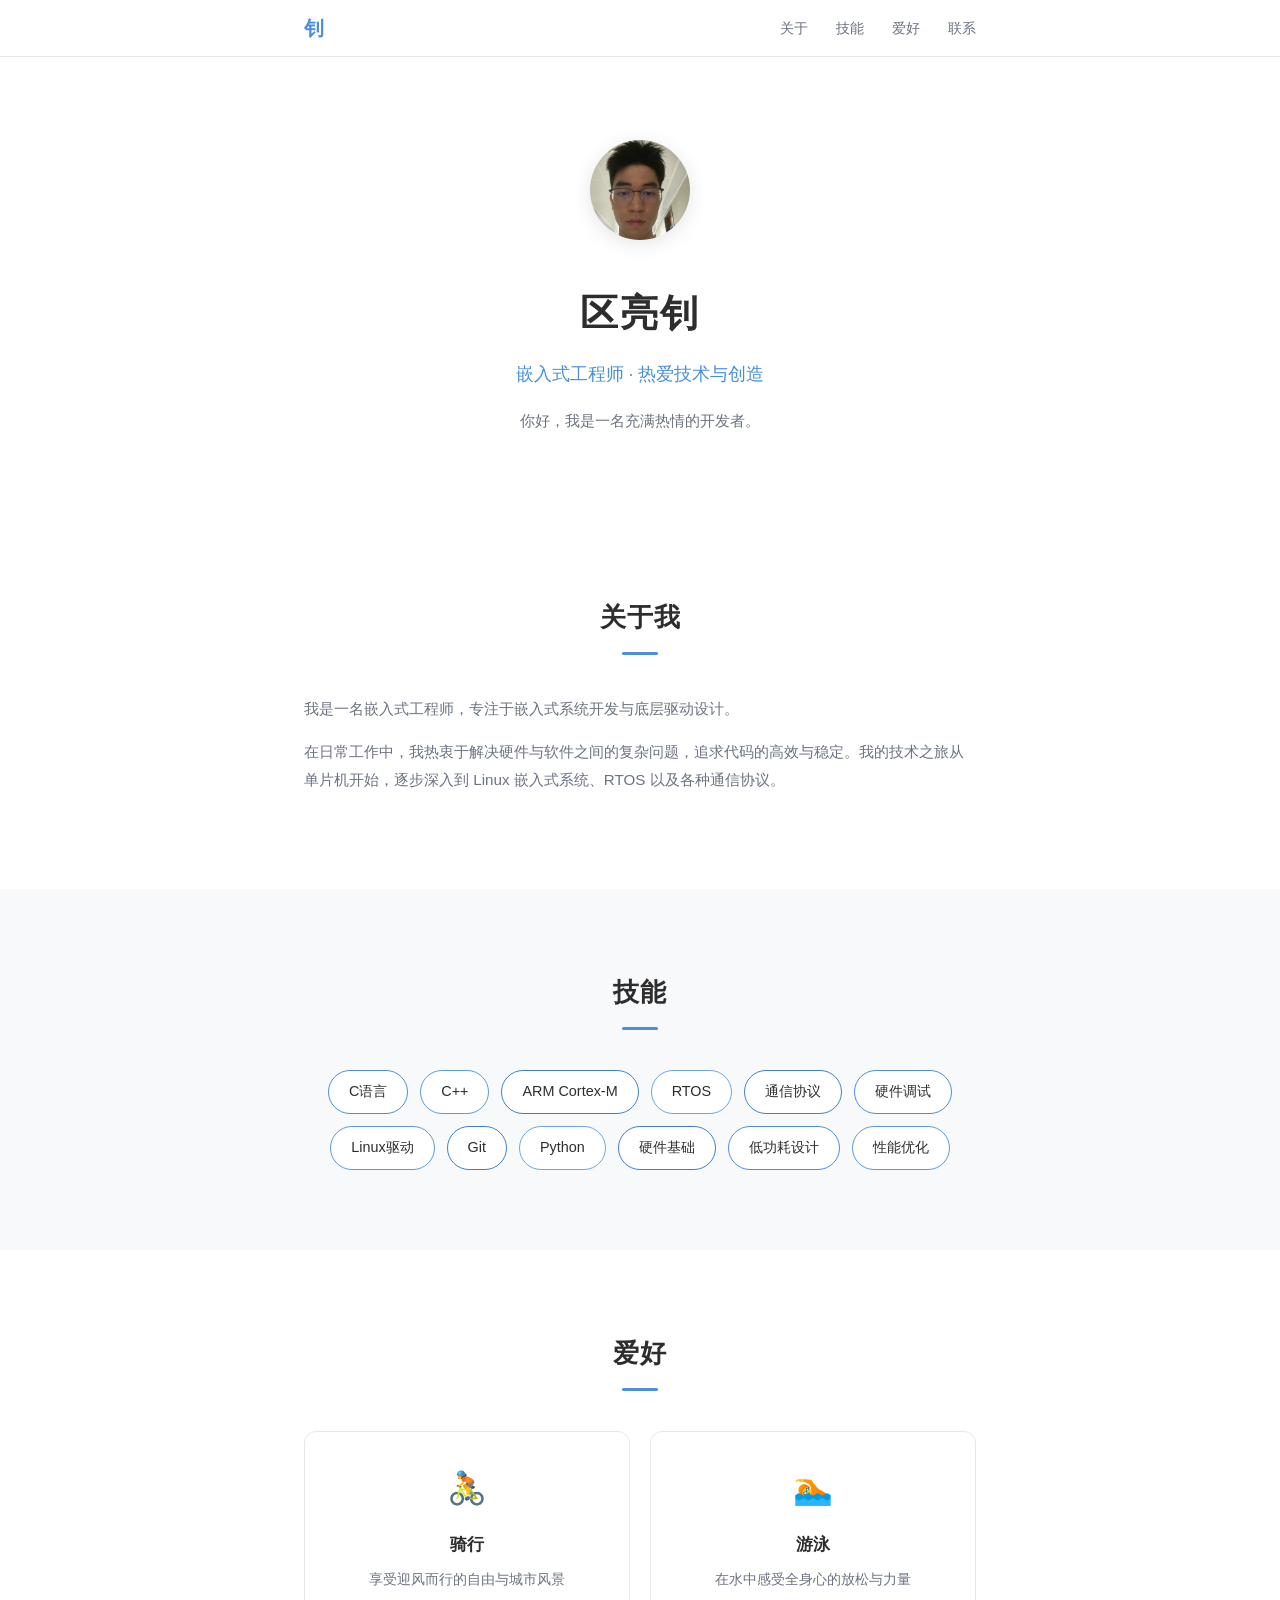
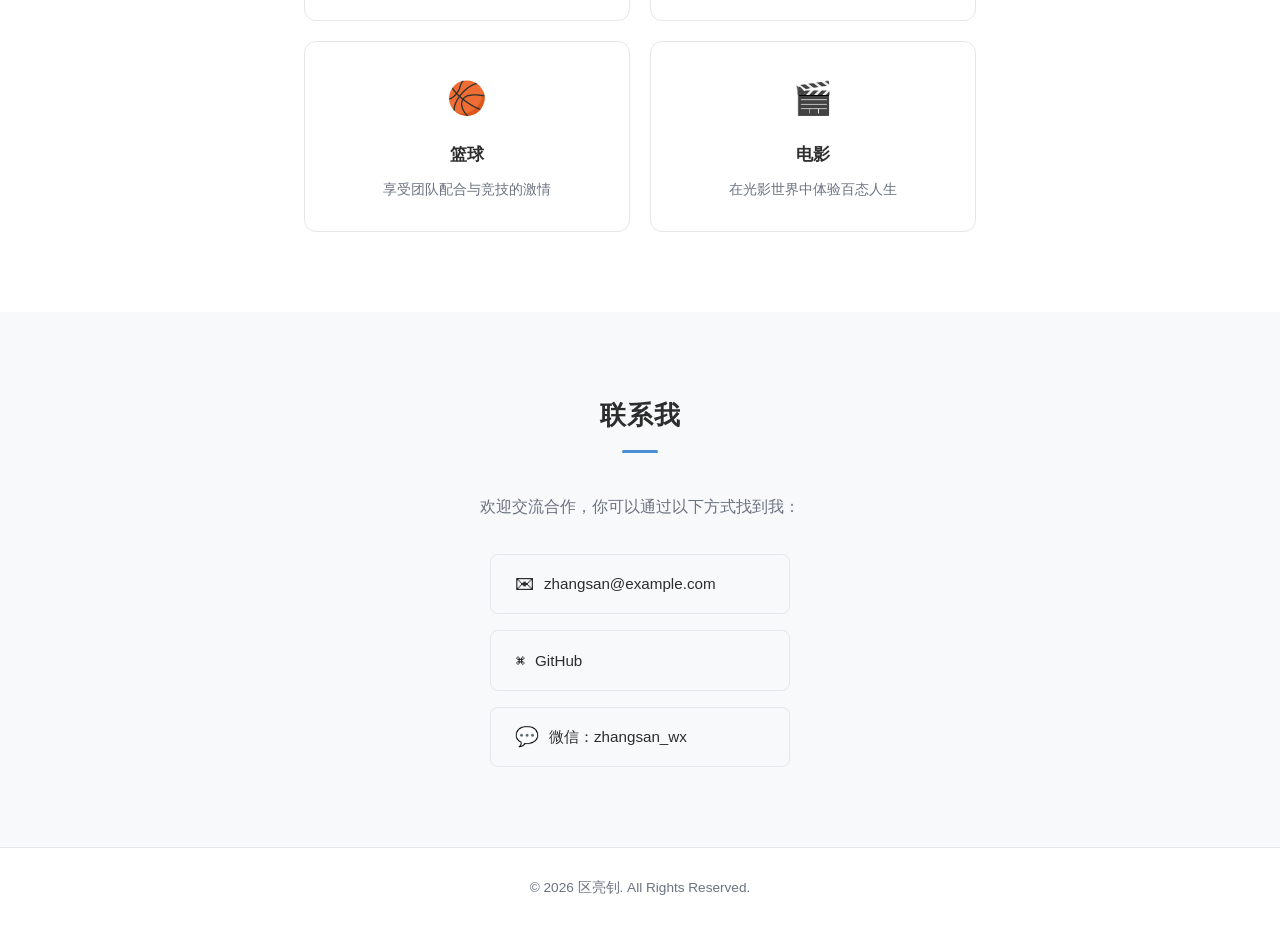
==== commit a5f6978d: "改为弹窗/画中画效果：点击弹出详情卡片，半透明遮罩，ESC关闭 Co-Authored-By: Claude Opus 4.7 <noreply@anthropic.com>" ====
--- a/index.html
+++ b/index.html
@@ -39,14 +39,9 @@
   <section id="about" class="section">
     <div class="container">
       <h2 class="section-title">关于我</h2>
-      <div class="about-content">
+      <div class="about-content clickable" data-modal-title="关于我" data-modal-detail="我是一名嵌入式工程师，专注于嵌入式系统开发与底层驱动设计。<br><br>在日常工作中，我热衷于解决硬件与软件之间的复杂问题，追求代码的高效与稳定。<br><br>我的技术之旅从单片机开始，逐步深入到 Linux 嵌入式系统、RTOS 以及各种通信协议。我相信扎实的底层功底是构建可靠系统的基石。<br><br>除了技术本身，我也注重团队协作与知识分享，喜欢在项目中推动最佳实践，帮助团队共同成长。">
         <p>我是一名嵌入式工程师，专注于嵌入式系统开发与底层驱动设计。</p>
-        <p>在日常工作中，我热衷于解决硬件与软件之间的复杂问题，追求代码的高效与稳定。</p>
-        <div class="about-more">
-          <p>我的技术之旅从单片机开始，逐步深入到 Linux 嵌入式系统、RTOS 以及各种通信协议。我相信扎实的底层功底是构建可靠系统的基石。</p>
-          <p>除了技术本身，我也注重团队协作与知识分享，喜欢在项目中推动最佳实践，帮助团队共同成长。</p>
-        </div>
-        <button class="expand-btn" data-target="about">展开更多 <span class="expand-arrow">▾</span></button>
+        <p>在日常工作中，我热衷于解决硬件与软件之间的复杂问题，追求代码的高效与稳定。我的技术之旅从单片机开始，逐步深入到 Linux 嵌入式系统、RTOS 以及各种通信协议。</p>
       </div>
     </div>
   </section>
@@ -56,20 +51,19 @@
     <div class="container">
       <h2 class="section-title">技能</h2>
       <div class="skills-cloud">
-        <span class="skill-tag" data-detail="熟练掌握 C 语言，熟悉底层编程与嵌入式开发">C语言</span>
-        <span class="skill-tag" data-detail="熟练使用 C++ 进行嵌入式应用及驱动开发">C++</span>
-        <span class="skill-tag" data-detail="熟悉 ARM Cortex-M 系列 MCU 开发与调试">ARM Cortex-M</span>
-        <span class="skill-tag" data-detail="掌握 FreeRTOS、RT-Thread 等实时操作系统">RTOS</span>
-        <span class="skill-tag" data-detail="熟悉 I2C、SPI、UART、CAN 等通信协议">通信协议</span>
-        <span class="skill-tag" data-detail="熟练使用逻辑分析仪、示波器等调试工具">硬件调试</span>
-        <span class="skill-tag" data-detail="熟悉 Linux 内核驱动开发与系统移植">Linux驱动</span>
-        <span class="skill-tag" data-detail="掌握 Git 版本控制与团队协作流程">Git</span>
-        <span class="skill-tag" data-detail="熟悉 Python 脚本开发与自动化测试">Python</span>
-        <span class="skill-tag" data-detail="了解 PCB 设计，能与硬件工程师高效协作">硬件基础</span>
-        <span class="skill-tag" data-detail="掌握常见的电源管理、低功耗设计方法">低功耗设计</span>
-        <span class="skill-tag" data-detail="熟悉常见的嵌入式调试与性能优化手段">性能优化</span>
+        <span class="skill-tag" data-modal-title="C语言" data-modal-detail="熟练掌握 C 语言，熟悉底层编程与嵌入式开发，有丰富的 MCU 裸机编程经验。">C语言</span>
+        <span class="skill-tag" data-modal-title="C++" data-modal-detail="熟练使用 C++ 进行嵌入式应用及驱动开发，熟悉面向对象设计模式在嵌入式场景中的应用。">C++</span>
+        <span class="skill-tag" data-modal-title="ARM Cortex-M" data-modal-detail="熟悉 ARM Cortex-M 系列 MCU 开发与调试，熟练使用 Keil、IAR 等开发环境。">ARM Cortex-M</span>
+        <span class="skill-tag" data-modal-title="RTOS" data-modal-detail="掌握 FreeRTOS、RT-Thread 等实时操作系统，有实际项目中的任务调度与资源管理经验。">RTOS</span>
+        <span class="skill-tag" data-modal-title="通信协议" data-modal-detail="熟悉 I2C、SPI、UART、CAN 等常用通信协议，能独立完成协议调试与驱动开发。">通信协议</span>
+        <span class="skill-tag" data-modal-title="硬件调试" data-modal-detail="熟练使用逻辑分析仪、示波器、万用表等调试工具，能快速定位硬件与软件的接口问题。">硬件调试</span>
+        <span class="skill-tag" data-modal-title="Linux驱动" data-modal-detail="熟悉 Linux 内核驱动开发与系统移植，了解设备树、字符设备驱动等核心概念。">Linux驱动</span>
+        <span class="skill-tag" data-modal-title="Git" data-modal-detail="掌握 Git 版本控制与团队协作流程，熟练使用分支管理、代码审查等工作流。">Git</span>
+        <span class="skill-tag" data-modal-title="Python" data-modal-detail="熟悉 Python 脚本开发与自动化测试，常用于数据处理、工具链开发等场景。">Python</span>
+        <span class="skill-tag" data-modal-title="硬件基础" data-modal-detail="了解 PCB 设计流程，能与硬件工程师高效协作，理解原理图与布局的基本要点。">硬件基础</span>
+        <span class="skill-tag" data-modal-title="低功耗设计" data-modal-detail="掌握常见的电源管理、低功耗设计方法，在电池供电设备开发中有实践经验。">低功耗设计</span>
+        <span class="skill-tag" data-modal-title="性能优化" data-modal-detail="熟悉常见的嵌入式调试与性能优化手段，包括内存优化、中断响应优化等。">性能优化</span>
       </div>
-      <div class="skill-detail" id="skill-detail"></div>
     </div>
   </section>
 
@@ -78,29 +72,25 @@
     <div class="container">
       <h2 class="section-title">爱好</h2>
       <div class="hobbies-grid">
-        <div class="hobby-card" data-detail="周末我喜欢沿着城市绿道骑行，最远完成过单日 120 公里的长途骑行。骑行不仅是运动，更是探索城市和自然的方式。">
+        <div class="hobby-card" data-modal-title="骑行" data-modal-detail="周末我喜欢沿着城市绿道骑行，最远完成过单日 120 公里的长途骑行。骑行不仅是运动，更是探索城市和自然的方式。">
           <div class="hobby-icon">🚴</div>
           <h3>骑行</h3>
           <p>享受迎风而行的自由与城市风景</p>
-          <span class="hobby-hint">点击查看详情</span>
         </div>
-        <div class="hobby-card" data-detail="游泳是我保持身心平衡的最佳运动。蛙泳和自由泳都比较熟练，每周至少去游泳馆两次，享受在水中完全放空的感觉。">
+        <div class="hobby-card" data-modal-title="游泳" data-modal-detail="游泳是我保持身心平衡的最佳运动。蛙泳和自由泳都比较熟练，每周至少去游泳馆两次，享受在水中完全放空的感觉。">
           <div class="hobby-icon">🏊</div>
           <h3>游泳</h3>
           <p>在水中感受全身心的放松与力量</p>
-          <span class="hobby-hint">点击查看详情</span>
         </div>
-        <div class="hobby-card" data-detail="从大学开始打篮球，喜欢打控卫位置。篮球教会了我团队配合的重要性，也让我结识了许多志同道合的朋友。">
+        <div class="hobby-card" data-modal-title="篮球" data-modal-detail="从大学开始打篮球，喜欢打控卫位置。篮球教会了我团队配合的重要性，也让我结识了许多志同道合的朋友。">
           <div class="hobby-icon">🏀</div>
           <h3>篮球</h3>
           <p>享受团队配合与竞技的激情</p>
-          <span class="hobby-hint">点击查看详情</span>
         </div>
-        <div class="hobby-card" data-detail="喜欢科幻和悬疑类电影，诺兰和维伦纽瓦是我最喜欢的导演。《星际穿越》和《银翼杀手2049》是我的最爱。">
+        <div class="hobby-card" data-modal-title="电影" data-modal-detail="喜欢科幻和悬疑类电影，诺兰和维伦纽瓦是我最喜欢的导演。《星际穿越》和《银翼杀手2049》是我的最爱。">
           <div class="hobby-icon">🎬</div>
           <h3>电影</h3>
           <p>在光影世界中体验百态人生</p>
-          <span class="hobby-hint">点击查看详情</span>
         </div>
       </div>
     </div>
@@ -135,6 +125,15 @@
     </div>
   </footer>
 
+  <!-- 弹窗遮罩 -->
+  <div class="modal-overlay" id="modal-overlay">
+    <div class="modal-card">
+      <button class="modal-close" aria-label="关闭">&times;</button>
+      <h3 class="modal-title"></h3>
+      <p class="modal-detail"></p>
+    </div>
+  </div>
+
   <script src="js/main.js"></script>
 </body>
 
--- a/css/style.css
+++ b/css/style.css
@@ -172,45 +172,24 @@
   font-size: 0.95rem;
 }
 
-.about-more {
-  max-height: 0;
-  overflow: hidden;
-  transition: max-height 0.5s ease, margin 0.5s ease;
-  margin-top: 0;
-}
-
-.about-more.expanded {
-  max-height: 500px;
-  margin-top: 16px;
-}
-
-.expand-btn {
-  display: inline-flex;
-  align-items: center;
-  gap: 6px;
-  background: none;
-  border: 1px solid var(--color-accent);
-  color: var(--color-accent);
-  padding: 8px 20px;
-  border-radius: 20px;
-  font-size: 0.9rem;
+.about-content.clickable {
   cursor: pointer;
+  position: relative;
+}
+
+.about-content.clickable::after {
+  content: "";
+  position: absolute;
+  inset: -12px -16px;
+  border-radius: 10px;
+  border: 1px solid transparent;
   transition: all var(--transition);
-  margin-top: 8px;
-}
-
-.expand-btn:hover {
-  background: var(--color-accent);
-  color: #fff;
-}
-
-.expand-arrow {
-  display: inline-block;
-  transition: transform 0.3s ease;
-}
-
-.expand-arrow.rotated {
-  transform: rotate(180deg);
+  pointer-events: none;
+}
+
+.about-content.clickable:hover::after {
+  border-color: var(--color-border);
+  background: rgba(74, 144, 217, 0.02);
 }
 
 /* === 技能标签 === */
@@ -241,35 +220,6 @@
   box-shadow: 0 4px 12px rgba(74, 144, 217, 0.15);
 }
 
-.skill-tag.active {
-  background: var(--color-accent);
-  color: #fff;
-  border-color: var(--color-accent);
-}
-
-.skill-detail {
-  text-align: center;
-  margin-top: 28px;
-  padding: 20px 28px;
-  background: var(--color-bg);
-  border: 1px solid var(--color-accent);
-  border-radius: 12px;
-  color: var(--color-text);
-  font-size: 0.95rem;
-  max-height: 0;
-  opacity: 0;
-  overflow: hidden;
-  transition: max-height 0.4s ease, opacity 0.3s ease, padding 0.4s ease;
-  padding-top: 0;
-  padding-bottom: 0;
-}
-
-.skill-detail.visible {
-  max-height: 200px;
-  opacity: 1;
-  padding: 20px 28px;
-}
-
 /* === 爱好卡片 === */
 .hobbies-grid {
   display: grid;
@@ -285,18 +235,12 @@
   text-align: center;
   transition: all var(--transition);
   cursor: pointer;
-  position: relative;
-  overflow: hidden;
 }
 
 .hobby-card:hover {
   transform: translateY(-4px);
   box-shadow: 0 8px 24px rgba(0, 0, 0, 0.06);
-}
-
-.hobby-card.expanded {
   border-color: var(--color-accent);
-  box-shadow: 0 8px 28px rgba(74, 144, 217, 0.12);
 }
 
 .hobby-icon {
@@ -315,35 +259,71 @@
   color: var(--color-text-light);
 }
 
-.hobby-hint {
-  display: inline-block;
-  font-size: 0.75rem;
-  color: var(--color-accent);
-  margin-top: 10px;
+/* === 弹窗 === */
+.modal-overlay {
+  position: fixed;
+  inset: 0;
+  z-index: 200;
+  background: rgba(0, 0, 0, 0.4);
+  backdrop-filter: blur(6px);
+  display: flex;
+  align-items: center;
+  justify-content: center;
   opacity: 0;
-  transform: translateY(4px);
-  transition: all var(--transition);
-}
-
-.hobby-card:hover .hobby-hint {
+  pointer-events: none;
+  transition: opacity 0.3s ease;
+}
+
+.modal-overlay.visible {
   opacity: 1;
-  transform: translateY(0);
-}
-
-.hobby-detail {
-  max-height: 0;
-  overflow: hidden;
-  transition: max-height 0.4s ease, margin 0.4s ease;
-  margin-top: 0;
-  font-size: 0.85rem;
-  color: var(--color-text-light);
-  line-height: 1.7;
-  text-align: left;
-}
-
-.hobby-detail.expanded {
-  max-height: 200px;
-  margin-top: 16px;
+  pointer-events: auto;
+}
+
+.modal-card {
+  background: #fff;
+  border-radius: 16px;
+  padding: 40px 36px 32px;
+  max-width: 480px;
+  width: 90%;
+  position: relative;
+  box-shadow: 0 20px 60px rgba(0, 0, 0, 0.15);
+  transform: translateY(20px) scale(0.96);
+  transition: transform 0.35s cubic-bezier(0.22, 0.61, 0.36, 1);
+}
+
+.modal-overlay.visible .modal-card {
+  transform: translateY(0) scale(1);
+}
+
+.modal-close {
+  position: absolute;
+  top: 14px;
+  right: 18px;
+  background: none;
+  border: none;
+  font-size: 1.6rem;
+  color: var(--color-text-light);
+  cursor: pointer;
+  line-height: 1;
+  padding: 4px 8px;
+  transition: color var(--transition);
+}
+
+.modal-close:hover {
+  color: var(--color-text);
+}
+
+.modal-title {
+  font-size: 1.3rem;
+  font-weight: 700;
+  margin-bottom: 18px;
+  color: var(--color-text);
+}
+
+.modal-detail {
+  font-size: 0.95rem;
+  color: var(--color-text-light);
+  line-height: 1.9;
 }
 
 /* === 联系方式 === */
